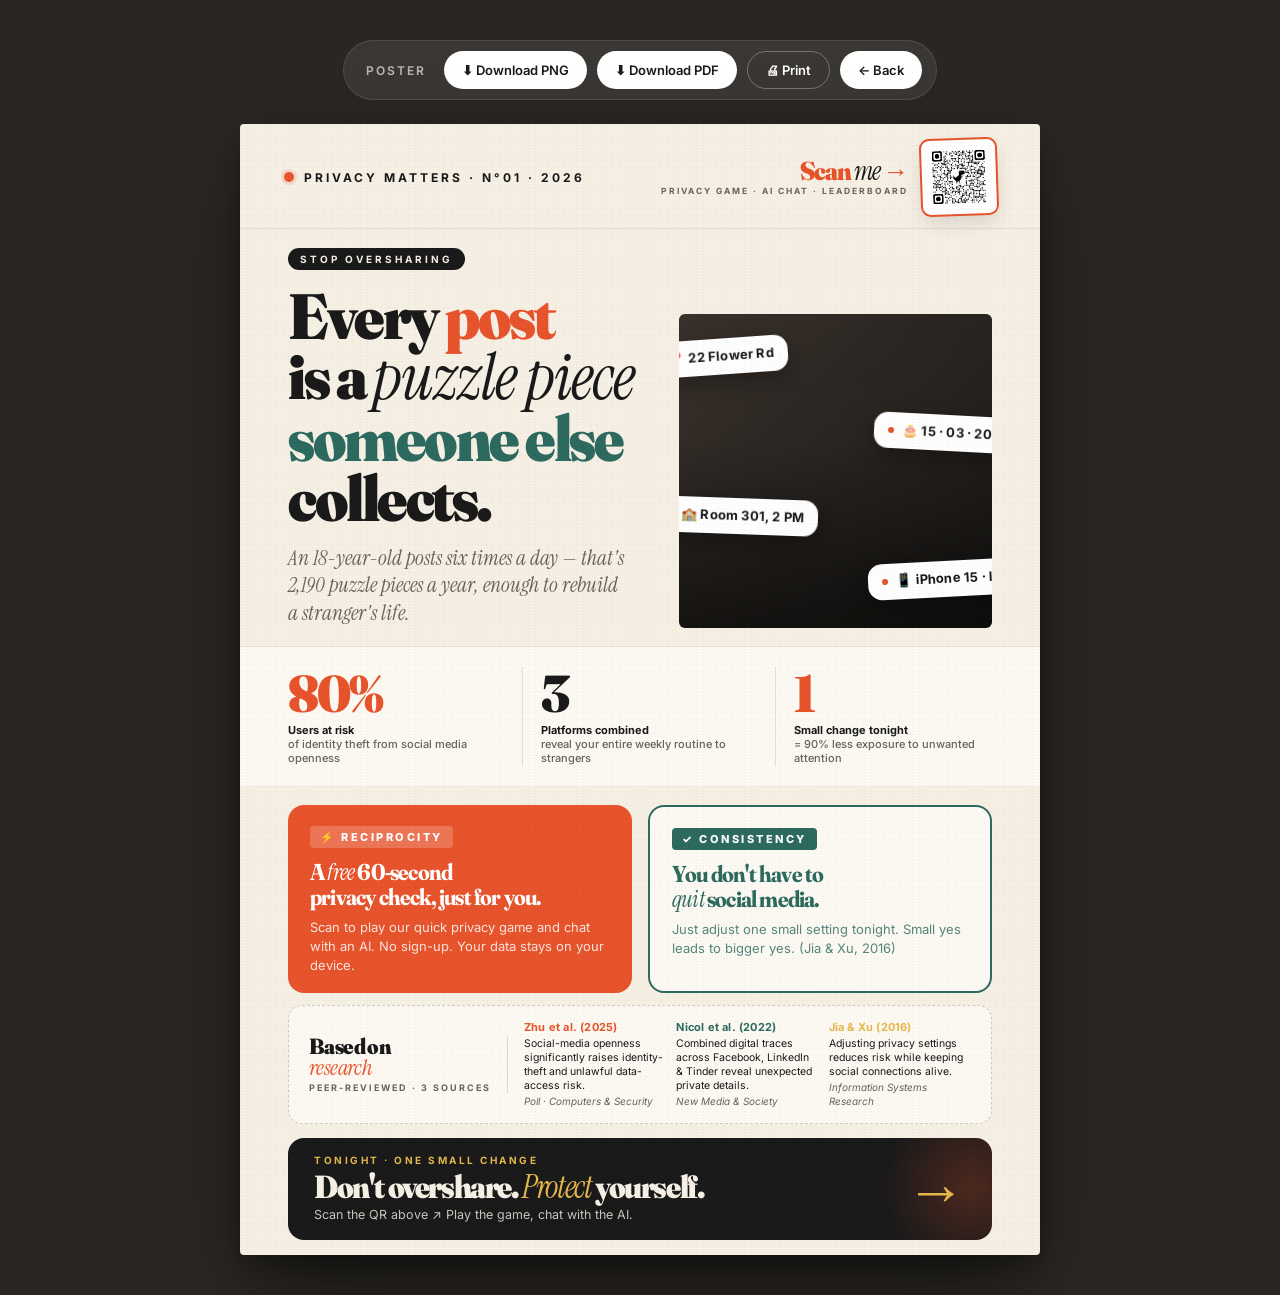
==== poster.html @ bc74923c "Poster: QR label now describes website content (Privacy game / AI chat / Leaderboard) Made-with: Cur" ====
<!DOCTYPE html>
<html lang="en">
<head>
<meta charset="UTF-8">
<meta name="viewport" content="width=device-width, initial-scale=1.0">
<title>Stop Oversharing — Poster · by Mikey</title>

<link rel="preconnect" href="https://fonts.googleapis.com">
<link rel="preconnect" href="https://fonts.gstatic.com" crossorigin>
<link href="https://fonts.googleapis.com/css2?family=Anton&family=Fraunces:ital,opsz,wght,SOFT@0,9..144,400..900,30..100;1,9..144,400..900,30..100&family=Instrument+Serif:ital@0;1&family=Inter:wght@400;500;600;700;800&display=swap" rel="stylesheet">

<script src="https://cdnjs.cloudflare.com/ajax/libs/html2canvas/1.4.1/html2canvas.min.js"></script>
<script src="https://cdnjs.cloudflare.com/ajax/libs/jspdf/2.5.1/jspdf.umd.min.js"></script>

<style>
  :root {
    --cream:   #f6f0e5;
    --paper:   #fdfaf3;
    --ink:     #1a1a1a;
    --muted:   #6b6357;
    --coral:   #e8542c;
    --coral-l: #ff7a4f;
    --teal:    #2d6a5f;
    --teal-l:  #3d8a7c;
    --gold:    #e6b84a;
  }

  * { margin: 0; padding: 0; box-sizing: border-box; }

  body {
    font-family: 'Inter', -apple-system, sans-serif;
    background: #2a2723;
    color: var(--ink);
    padding: 40px 20px;
    display: flex;
    flex-direction: column;
    align-items: center;
    gap: 24px;
    min-height: 100vh;
  }

  /* ==== Top toolbar ==== */
  .toolbar {
    display: flex;
    gap: 10px;
    background: rgba(255,255,255,.08);
    padding: 10px 14px;
    border-radius: 100px;
    backdrop-filter: blur(12px);
    border: 1px solid rgba(255,255,255,.1);
  }
  .toolbar button, .toolbar a {
    padding: 10px 18px;
    background: #fff;
    color: #1a1a1a;
    border: none;
    border-radius: 100px;
    font-family: inherit;
    font-weight: 600;
    font-size: 13px;
    cursor: pointer;
    text-decoration: none;
    transition: transform .15s ease;
    display: inline-flex;
    align-items: center;
    gap: 6px;
  }
  .toolbar button:hover, .toolbar a:hover { transform: translateY(-1px); }
  .toolbar button.alt {
    background: transparent;
    color: #fff;
    border: 1px solid rgba(255,255,255,.3);
  }
  .toolbar .tag {
    color: rgba(255,255,255,.65);
    font-size: 12px;
    letter-spacing: 2px;
    padding: 0 8px;
    align-self: center;
    font-weight: 600;
  }

  /* ==== POSTER (strict A3 ratio: 1 : √2 ≈ 1.4142) ==== */
  .poster {
    width: 800px;
    height: 1131px;          /* strict A3 */
    background: var(--cream);
    position: relative;
    overflow: hidden;
    display: flex;
    flex-direction: column;
    box-shadow:
      0 40px 80px -20px rgba(0,0,0,.6),
      0 10px 30px rgba(0,0,0,.3);
    border-radius: 4px;
  }
  .poster > * { flex-shrink: 0; }

  /* Paper texture (subtle grain) */
  .poster::before {
    content: '';
    position: absolute;
    inset: 0;
    background-image:
      radial-gradient(circle at 1px 1px, rgba(0,0,0,.015) 1px, transparent 0),
      radial-gradient(circle at 1px 1px, rgba(0,0,0,.02) 1px, transparent 0);
    background-size: 3px 3px, 7px 7px;
    pointer-events: none;
    z-index: 10;
  }

  /* ====== TOP HEADER BAR ====== */
  .header-bar {
    padding: 16px 44px 14px;
    display: flex;
    justify-content: space-between;
    align-items: center;
    border-bottom: 1px solid rgba(0,0,0,.08);
  }
  .brand {
    display: flex;
    align-items: center;
    gap: 10px;
  }
  .brand-dot {
    width: 10px; height: 10px; border-radius: 50%;
    background: var(--coral);
    box-shadow: 0 0 0 3px rgba(232, 84, 44, .15);
  }
  .brand-text {
    font-weight: 700;
    font-size: 12px;
    letter-spacing: 3px;
    color: var(--ink);
  }
  /* === Top-right QR scanner block === */
  .scan-stamp {
    display: flex;
    align-items: center;
    gap: 14px;
  }
  .scan-text {
    display: flex;
    flex-direction: column;
    align-items: flex-end;
    line-height: 1.1;
    gap: 3px;
  }
  .scan-arrow {
    font-family: 'Fraunces', serif;
    font-weight: 900;
    font-variation-settings: 'opsz' 144, 'SOFT' 20;
    font-size: 26px;
    line-height: 1;
    color: var(--coral);
    letter-spacing: -1px;
  }
  .scan-arrow em {
    font-family: 'Instrument Serif', serif;
    font-style: italic;
    font-weight: 400;
    color: var(--ink);
  }
  .scan-meta {
    font-size: 8.5px;
    letter-spacing: 2px;
    font-weight: 700;
    color: var(--muted);
    text-transform: uppercase;
  }
  .scan-qr {
    background: #fff;
    padding: 5px;
    border-radius: 8px;
    box-shadow:
      0 0 0 2px var(--coral),
      0 8px 20px rgba(0,0,0,.12);
    transform: rotate(-2deg);
    transition: transform .2s ease;
  }
  .scan-qr:hover { transform: rotate(0deg) scale(1.04); }
  .scan-qr img {
    display: block;
    width: 64px;
    height: 64px;
  }

  /* ====== HERO SECTION ====== */
  .hero {
    padding: 18px 48px 18px;
    display: grid;
    grid-template-columns: 1.15fr 1fr;
    gap: 30px;
    align-items: end;
    position: relative;
    flex: 1;
  }

  .eyebrow {
    display: inline-block;
    padding: 5px 12px;
    background: var(--ink);
    color: var(--cream);
    font-size: 10px;
    font-weight: 700;
    letter-spacing: 3px;
    border-radius: 100px;
    margin-bottom: 16px;
  }
  .hero h1 {
    font-family: 'Fraunces', 'Playfair Display', serif;
    font-weight: 900;
    font-variation-settings: 'opsz' 144, 'SOFT' 30;
    font-size: 64px;
    line-height: .94;
    letter-spacing: -2.5px;
    color: var(--ink);
    margin-bottom: 16px;
  }
  .hero h1 em {
    font-style: italic;
    font-family: 'Instrument Serif', serif;
    font-weight: 400;
    letter-spacing: -1px;
  }
  .hero h1 .coral { color: var(--coral); }
  .hero h1 .teal  { color: var(--teal); }
  .hero h1 .outline {
    color: transparent;
    -webkit-text-stroke: 1.5px var(--ink);
  }
  .hero .lede {
    font-family: 'Instrument Serif', serif;
    font-style: italic;
    font-size: 21px;
    line-height: 1.32;
    color: var(--muted);
    max-width: 340px;
  }

  /* Photo block */
  .photo {
    width: 100%;
    aspect-ratio: 1 / 1;
    background:
      linear-gradient(180deg, rgba(0,0,0,0) 40%, rgba(0,0,0,.45) 100%),
      linear-gradient(135deg, #3a3530 0%, #1a1816 100%);
    border-radius: 6px;
    position: relative;
    overflow: hidden;
  }
  .photo img {
    width: 100%;
    height: 100%;
    object-fit: cover;
    display: block;
    mix-blend-mode: normal;
  }
  /* Tint overlay to unify with palette */
  .photo::after {
    content: '';
    position: absolute;
    inset: 0;
    background: linear-gradient(160deg, rgba(232, 84, 44, .12) 0%, rgba(45, 106, 95, .08) 100%);
    mix-blend-mode: multiply;
  }

  /* Floating data leak badges on the photo */
  .badge {
    position: absolute;
    background: #fff;
    padding: 10px 14px;
    border-radius: 14px;
    font-size: 13px;
    font-weight: 700;
    display: flex;
    align-items: center;
    gap: 8px;
    box-shadow: 0 8px 24px rgba(0,0,0,.3);
    z-index: 5;
    letter-spacing: .2px;
    line-height: 1.2;
  }
  .badge .dot {
    width: 6px; height: 6px; border-radius: 50%;
    background: var(--coral);
  }
  .badge-1 { top: 8%; left: -12%; transform: rotate(-4deg); }
  .badge-2 { top: 32%; right: -10%; transform: rotate(3deg); }
  .badge-3 { bottom: 30%; left: -8%; transform: rotate(2deg); }
  .badge-4 { bottom: 10%; right: -8%; transform: rotate(-3deg); }

  /* ====== BIG STAT STRIP ====== */
  .strip {
    padding: 20px 48px;
    border-top: 1px solid rgba(0,0,0,.08);
    border-bottom: 1px solid rgba(0,0,0,.08);
    display: flex;
    justify-content: space-between;
    align-items: baseline;
    background: var(--paper);
    position: relative;
  }
  .strip-item { flex: 1; padding-right: 18px; }
  .strip-item:last-child { padding-right: 0; }
  .strip-num {
    font-family: 'Fraunces', serif;
    font-weight: 900;
    font-variation-settings: 'opsz' 144, 'SOFT' 20;
    font-size: 52px;
    line-height: 1;
    color: var(--coral);
    margin-bottom: 4px;
    letter-spacing: -2px;
  }
  .strip-item:nth-child(2) .strip-num { color: var(--teal); }
  .strip-item:nth-child(3) .strip-num { color: var(--ink); }
  .strip-lbl {
    font-size: 11px;
    color: var(--muted);
    line-height: 1.3;
    font-weight: 500;
  }
  .strip-lbl b { color: var(--ink); font-weight: 700; }
  .strip .divider {
    width: 1px;
    background: rgba(0,0,0,.1);
    align-self: stretch;
    margin: 0 18px;
  }

  /* ====== STRATEGY CARDS ====== */
  .cards {
    padding: 18px 48px 12px;
    display: grid;
    grid-template-columns: 1fr 1fr;
    gap: 16px;
  }
  .card {
    padding: 20px 22px 18px;
    border-radius: 16px;
    position: relative;
    overflow: hidden;
  }
  .card .tag {
    display: inline-block;
    font-family: 'Inter', sans-serif;
    font-weight: 800;
    font-size: 11px;
    letter-spacing: 2.5px;
    padding: 4px 10px;
    border-radius: 4px;
    margin-bottom: 12px;
    text-transform: uppercase;
  }
  .card h3 {
    font-family: 'Fraunces', serif;
    font-weight: 700;
    font-variation-settings: 'opsz' 144, 'SOFT' 40;
    font-size: 23px;
    line-height: 1.1;
    margin-bottom: 8px;
    letter-spacing: -0.8px;
  }
  .card h3 em {
    font-style: italic;
    font-family: 'Instrument Serif', serif;
    font-weight: 400;
  }
  .card p {
    font-size: 13px;
    line-height: 1.45;
    opacity: .85;
  }
  .card-coral {
    background: var(--coral);
    color: #fff;
  }
  .card-coral .tag { background: rgba(255,255,255,.2); color: #fff; }
  .card-teal {
    background: var(--paper);
    border: 2px solid var(--teal);
    color: var(--teal);
  }
  .card-teal .tag { background: var(--teal); color: #fff; }
  .card-teal h3 { color: var(--teal); }
  .card-teal p { color: var(--teal); opacity: .8; }

  /* ====== SOURCES / RESEARCH BAND ====== */
  .sources {
    margin: 0 48px 14px;
    padding: 14px 20px;
    background: var(--paper);
    border: 1px dashed rgba(0,0,0,.18);
    border-radius: 14px;
    display: grid;
    grid-template-columns: auto 1fr;
    gap: 16px;
    align-items: center;
  }
  .sources-kicker {
    display: flex;
    flex-direction: column;
    gap: 3px;
    padding-right: 16px;
    border-right: 1px solid rgba(0,0,0,.12);
  }
  .sources-kicker .sk-top {
    font-family: 'Fraunces', serif;
    font-weight: 900;
    font-variation-settings: 'opsz' 144, 'SOFT' 30;
    font-size: 22px;
    line-height: .95;
    letter-spacing: -0.6px;
    color: var(--ink);
  }
  .sources-kicker .sk-top em {
    font-style: italic;
    font-family: 'Instrument Serif', serif;
    font-weight: 400;
    color: var(--coral);
  }
  .sources-kicker .sk-bot {
    font-size: 9px;
    letter-spacing: 2px;
    font-weight: 700;
    color: var(--muted);
    text-transform: uppercase;
  }
  .sources-list {
    display: grid;
    grid-template-columns: repeat(3, 1fr);
    gap: 10px;
  }
  .src-item {
    font-size: 10.5px;
    line-height: 1.35;
    color: var(--ink);
  }
  .src-item b {
    display: block;
    color: var(--coral);
    font-size: 11px;
    margin-bottom: 2px;
    letter-spacing: .2px;
  }
  .src-item:nth-child(2) b { color: var(--teal); }
  .src-item:nth-child(3) b { color: var(--gold); }
  .src-item i {
    display: block;
    font-style: italic;
    color: var(--muted);
    font-size: 10px;
    margin-top: 2px;
  }

  /* ====== CTA BAR (QR is now in header) ====== */
  .cta-bar {
    margin: 0 48px;
    background: var(--ink);
    color: var(--cream);
    border-radius: 16px;
    padding: 16px 26px;
    display: grid;
    grid-template-columns: 1fr auto;
    gap: 22px;
    align-items: center;
    position: relative;
    overflow: hidden;
  }
  .cta-bar::before {
    content: '';
    position: absolute;
    top: -40%; right: -10%;
    width: 180px; height: 180px;
    background: radial-gradient(circle, var(--coral) 0%, transparent 70%);
    opacity: .25;
  }
  .cta-text { position: relative; z-index: 2; }
  .cta-text .kicker {
    font-family: 'Inter', sans-serif;
    font-weight: 700;
    font-size: 10px;
    letter-spacing: 2.5px;
    color: var(--gold);
    margin-bottom: 5px;
    text-transform: uppercase;
  }
  .cta-text h2 {
    font-family: 'Fraunces', serif;
    font-weight: 900;
    font-variation-settings: 'opsz' 144, 'SOFT' 30;
    font-size: 32px;
    line-height: 1;
    letter-spacing: -1.4px;
    margin-bottom: 4px;
  }
  .cta-text h2 em {
    font-style: italic;
    font-family: 'Instrument Serif', serif;
    font-weight: 400;
    color: var(--gold);
  }
  .cta-text p {
    font-size: 12.5px;
    opacity: .8;
    line-height: 1.35;
  }
  .arrow-big {
    font-family: 'Fraunces', serif;
    font-weight: 900;
    font-size: 60px;
    color: var(--gold);
    line-height: 1;
    position: relative;
    z-index: 2;
    animation: nudge 1.8s ease-in-out infinite;
  }
  @keyframes nudge {
    0%, 100% { transform: translateX(0); }
    50% { transform: translateX(-6px); }
  }

  /* ====== FOOTER ====== */
  .footer {
    padding: 14px 48px 16px;
    display: flex;
    justify-content: space-between;
    align-items: baseline;
    font-size: 10px;
    color: var(--muted);
    letter-spacing: 1.5px;
    font-weight: 600;
  }
  .footer .author {
    font-family: 'Instrument Serif', serif;
    font-style: italic;
    font-size: 15px;
    color: var(--ink);
    letter-spacing: 0;
    font-weight: 400;
  }
  .footer .author b { font-style: normal; font-weight: 400; }
  .refs { font-size: 9px; opacity: .7; }

  /* ====== Responsive scale-down for small screens ====== */
  @media (max-width: 900px) {
    body { padding: 20px 10px; }
    .poster {
      width: 100%;
      height: auto;
      aspect-ratio: 1 / 1.4142;   /* strict A3 */
    }
    .hero h1 { font-size: 8.2vw; }
    .hero .lede { font-size: 2.5vw; }
    .strip-num { font-size: 6.5vw; }
    .cta-text h2 { font-size: 4vw; }
  }
</style>
</head>
<body>

<!-- === Toolbar === -->
<div class="toolbar">
  <span class="tag">POSTER</span>
  <button onclick="downloadPNG()">⬇ Download PNG</button>
  <button onclick="downloadPDF()">⬇ Download PDF</button>
  <button class="alt" onclick="window.print()">🖨 Print</button>
  <a class="alt" href="index.html">← Back</a>
</div>

<!-- === POSTER === -->
<div class="poster" id="poster">

  <!-- Header bar -->
  <div class="header-bar">
    <div class="brand">
      <div class="brand-dot"></div>
      <span class="brand-text">PRIVACY MATTERS · N°01 · 2026</span>
    </div>
    <div class="scan-stamp">
      <div class="scan-text">
        <span class="scan-arrow">Scan <em>me</em> →</span>
        <span class="scan-meta">Privacy game · AI chat · Leaderboard</span>
      </div>
      <div class="scan-qr">
        <img src="qrcode.png" alt="QR code — scan to open the privacy website">
      </div>
    </div>
  </div>

  <!-- HERO -->
  <div class="hero">
    <div class="hero-text">
      <span class="eyebrow">STOP OVERSHARING</span>
      <h1>
        Every <span class="coral">post</span><br>
        is a <em>puzzle piece</em><br>
        <span class="teal">someone else</span><br>
        collects.
      </h1>
      <p class="lede">An 18-year-old posts six times a day — that's 2,190 puzzle pieces a year, enough to rebuild a stranger's life.</p>
    </div>

    <div class="photo-wrap">
      <div class="photo">
        <!-- Unsplash photo of young person looking thoughtful at phone -->
        <img
          src="https://images.unsplash.com/photo-1522075469751-3a6694fb2f61?auto=format&fit=crop&w=900&q=85"
          alt="Young person holding a phone"
          crossorigin="anonymous"
          loading="lazy"
          onerror="this.style.display='none'"
        >
        <!-- Floating data leak badges -->
        <div class="badge badge-1"><span class="dot"></span>📍 22 Flower Rd</div>
        <div class="badge badge-2"><span class="dot"></span>🎂 15 · 03 · 2008</div>
        <div class="badge badge-3"><span class="dot"></span>🏫 Room 301, 2 PM</div>
        <div class="badge badge-4"><span class="dot"></span>📱 iPhone 15 · IG</div>
      </div>
    </div>
  </div>

  <!-- STAT STRIP -->
  <div class="strip">
    <div class="strip-item">
      <div class="strip-num">80%</div>
      <div class="strip-lbl"><b>Users at risk</b><br>of identity theft from social media openness</div>
    </div>
    <div class="divider"></div>
    <div class="strip-item">
      <div class="strip-num">3</div>
      <div class="strip-lbl"><b>Platforms combined</b><br>reveal your entire weekly routine to strangers</div>
    </div>
    <div class="divider"></div>
    <div class="strip-item">
      <div class="strip-num">1</div>
      <div class="strip-lbl"><b>Small change tonight</b><br>= 90% less exposure to unwanted attention</div>
    </div>
  </div>

  <!-- CARDS -->
  <div class="cards">
    <div class="card card-coral">
      <span class="tag">⚡ Reciprocity</span>
      <h3>A <em>free</em> 60-second<br>privacy check, just for you.</h3>
      <p>Scan to play our quick privacy game and chat with an AI. No sign-up. Your data stays on your device.</p>
    </div>
    <div class="card card-teal">
      <span class="tag">✓ Consistency</span>
      <h3>You don't have to<br><em>quit</em> social media.</h3>
      <p>Just adjust one small setting tonight. Small yes leads to bigger yes. (Jia &amp; Xu, 2016)</p>
    </div>
  </div>

  <!-- SOURCES / RESEARCH -->
  <div class="sources">
    <div class="sources-kicker">
      <span class="sk-top">Based on<br><em>research</em></span>
      <span class="sk-bot">Peer-reviewed · 3 sources</span>
    </div>
    <div class="sources-list">
      <div class="src-item">
        <b>Zhu et al. (2025)</b>
        Social-media openness significantly raises identity-theft and unlawful data-access risk.
        <i>Poll · Computers &amp; Security</i>
      </div>
      <div class="src-item">
        <b>Nicol et al. (2022)</b>
        Combined digital traces across Facebook, LinkedIn &amp; Tinder reveal unexpected private details.
        <i>New Media &amp; Society</i>
      </div>
      <div class="src-item">
        <b>Jia &amp; Xu (2016)</b>
        Adjusting privacy settings reduces risk while keeping social connections alive.
        <i>Information Systems Research</i>
      </div>
    </div>
  </div>

  <!-- CTA -->
  <div class="cta-bar">
    <div class="cta-text">
      <div class="kicker">Tonight · One Small Change</div>
      <h2>Don't overshare. <em>Protect</em> yourself.</h2>
      <p>Scan the QR above ↗ Play the game, chat with the AI.</p>
    </div>
    <div class="arrow-big">→</div>
  </div>

  <!-- Footer -->
  <div class="footer">
    <span class="refs">Zhu et al. (2025) · Jia &amp; Xu (2016) · Nicol et al. (2022)</span>
    <span class="author">by <b>Mikey</b> · EELC2010</span>
    <span class="refs">The Explainer Project · 2026</span>
  </div>

</div>

<script>
  /* === Download helpers (PNG / PDF) === */
  async function renderCanvas() {
    const node = document.getElementById('poster');
    return await html2canvas(node, {
      useCORS: true,
      allowTaint: true,
      backgroundColor: null,
      scale: 2,                // 2× for print sharpness
      imageTimeout: 15000,
      logging: false
    });
  }

  async function downloadPNG() {
    const btn = event.target; const orig = btn.textContent;
    btn.textContent = 'Rendering...'; btn.disabled = true;
    try {
      const canvas = await renderCanvas();
      const link = document.createElement('a');
      link.download = 'stop-oversharing-poster-by-Mikey.png';
      link.href = canvas.toDataURL('image/png');
      link.click();
    } catch (e) {
      alert('Download failed: ' + e.message);
    } finally {
      btn.textContent = orig; btn.disabled = false;
    }
  }

  async function downloadPDF() {
    const btn = event.target; const orig = btn.textContent;
    btn.textContent = 'Rendering...'; btn.disabled = true;
    try {
      const canvas = await renderCanvas();
      const imgData = canvas.toDataURL('image/jpeg', 0.95);
      const { jsPDF } = window.jspdf;
      // Standard A3 portrait: 297 x 420 mm
      const pdf = new jsPDF({ orientation: 'portrait', unit: 'mm', format: 'a3' });
      pdf.addImage(imgData, 'JPEG', 0, 0, 297, 420);
      pdf.save('stop-oversharing-poster-by-Mikey.pdf');
    } catch (e) {
      alert('Download failed: ' + e.message);
    } finally {
      btn.textContent = orig; btn.disabled = false;
    }
  }
</script>
</body>
</html>
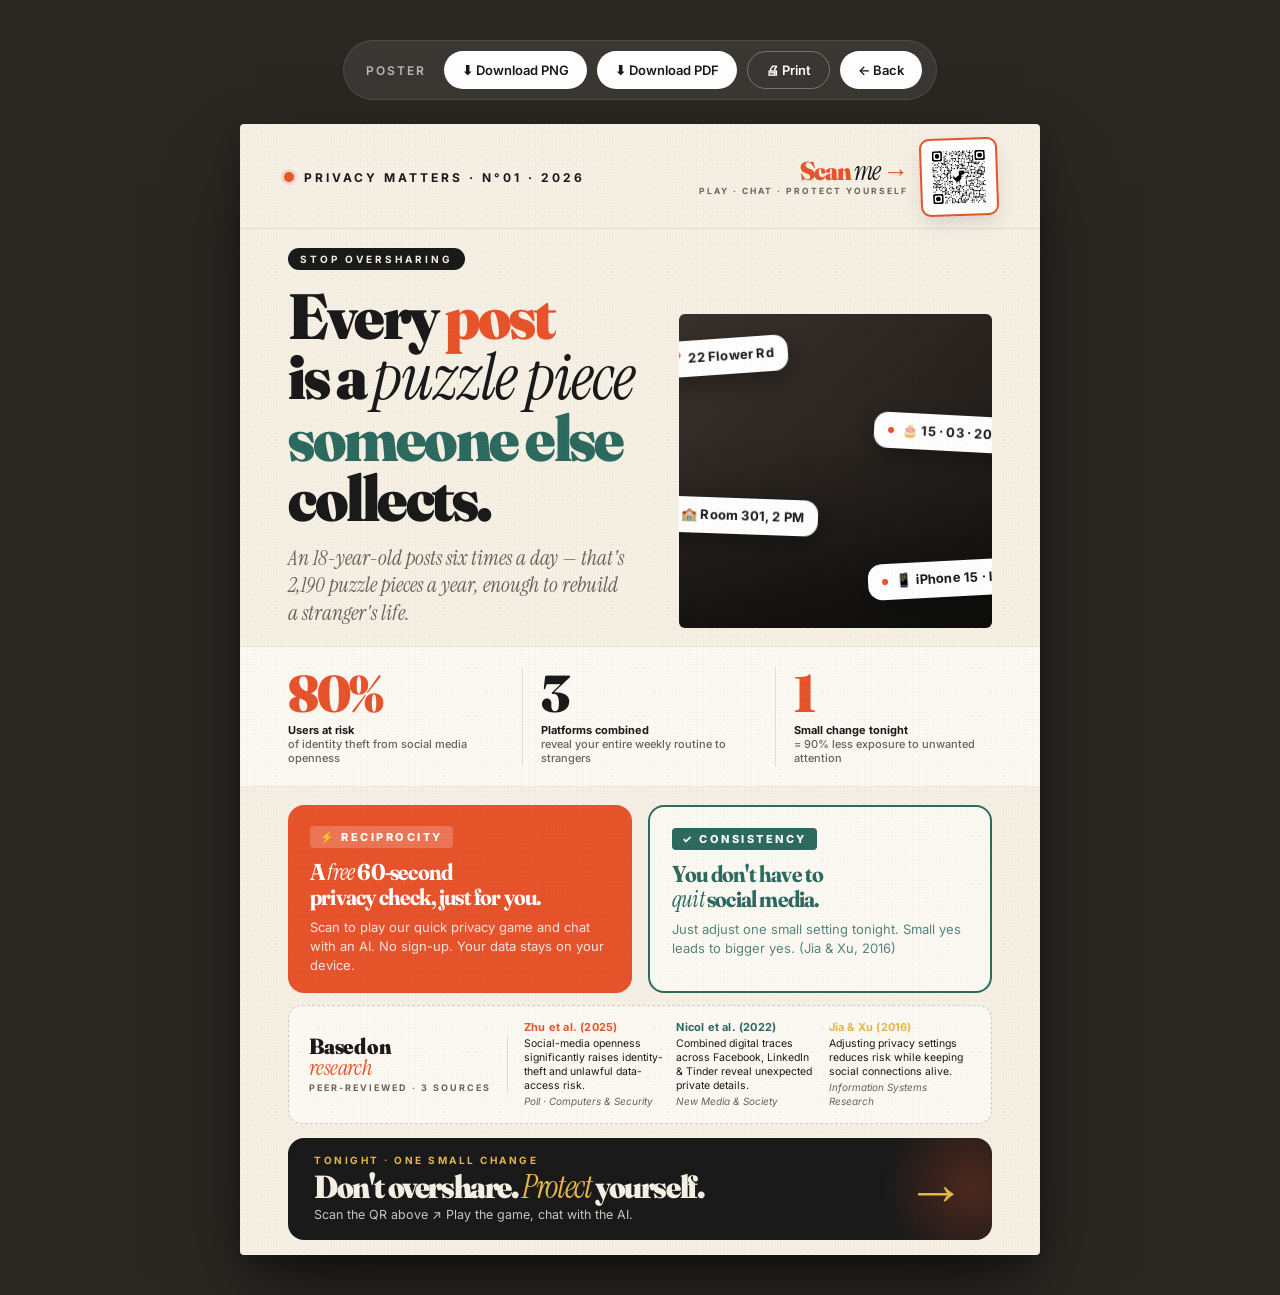
==== commit b17a7a26: "Poster: QR subtitle to 'Play · Chat · Protect yourself' (snappier, imperative) Made-with: Cursor" ====
--- a/poster.html
+++ b/poster.html
@@ -581,7 +581,7 @@
     <div class="scan-stamp">
       <div class="scan-text">
         <span class="scan-arrow">Scan <em>me</em> →</span>
-        <span class="scan-meta">Privacy game · AI chat · Leaderboard</span>
+        <span class="scan-meta">Play · Chat · Protect yourself</span>
       </div>
       <div class="scan-qr">
         <img src="qrcode.png" alt="QR code — scan to open the privacy website">
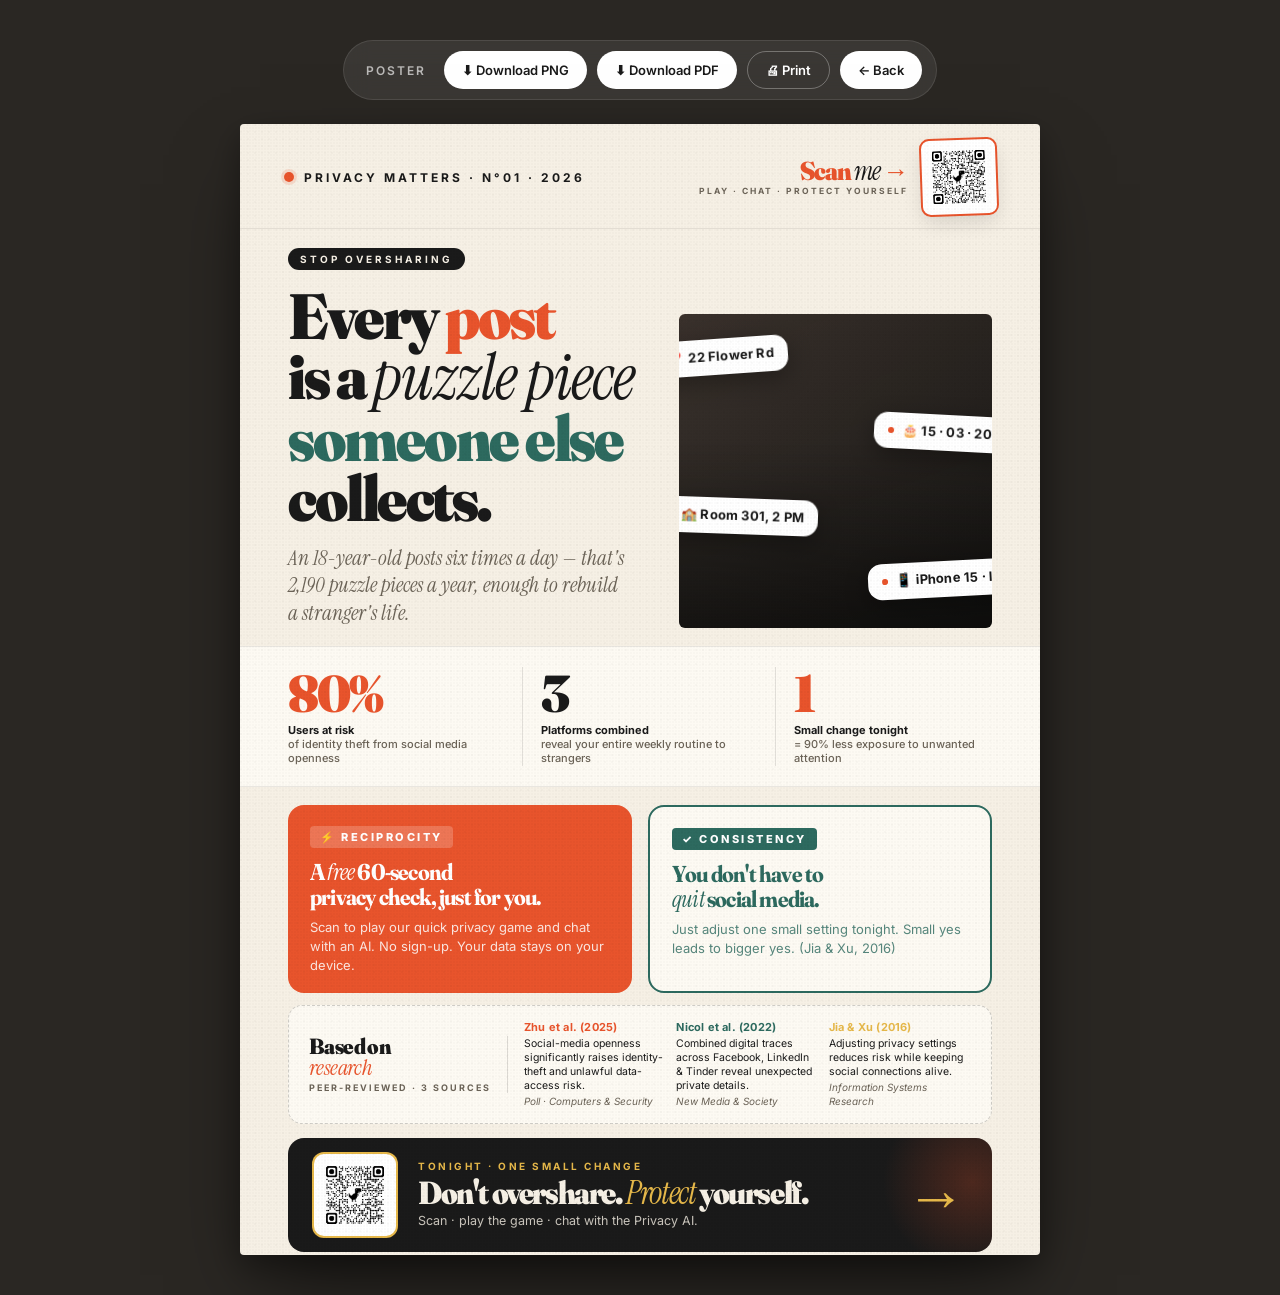
==== commit 423a6647: "Poster: add second QR in bottom CTA bar (gold accent, straight) — top QR is coral rotated stamp; two" ====
--- a/poster.html
+++ b/poster.html
@@ -454,7 +454,7 @@
     margin-top: 2px;
   }
 
-  /* ====== CTA BAR (QR is now in header) ====== */
+  /* ====== CTA BAR (second QR + big text) ====== */
   .cta-bar {
     margin: 0 48px;
     background: var(--ink);
@@ -462,11 +462,25 @@
     border-radius: 16px;
     padding: 16px 26px;
     display: grid;
-    grid-template-columns: 1fr auto;
+    grid-template-columns: auto 1fr auto;
     gap: 22px;
     align-items: center;
     position: relative;
     overflow: hidden;
+  }
+  .cta-qr {
+    background: #fff;
+    padding: 6px;
+    border-radius: 10px;
+    flex-shrink: 0;
+    position: relative;
+    z-index: 2;
+    box-shadow: 0 0 0 2px var(--gold);
+  }
+  .cta-qr img {
+    display: block;
+    width: 70px;
+    height: 70px;
   }
   .cta-bar::before {
     content: '';
@@ -680,10 +694,13 @@
 
   <!-- CTA -->
   <div class="cta-bar">
+    <div class="cta-qr">
+      <img src="qrcode.png" alt="QR code — scan to open the privacy website">
+    </div>
     <div class="cta-text">
       <div class="kicker">Tonight · One Small Change</div>
       <h2>Don't overshare. <em>Protect</em> yourself.</h2>
-      <p>Scan the QR above ↗ Play the game, chat with the AI.</p>
+      <p>Scan · play the game · chat with the Privacy AI.</p>
     </div>
     <div class="arrow-big">→</div>
   </div>
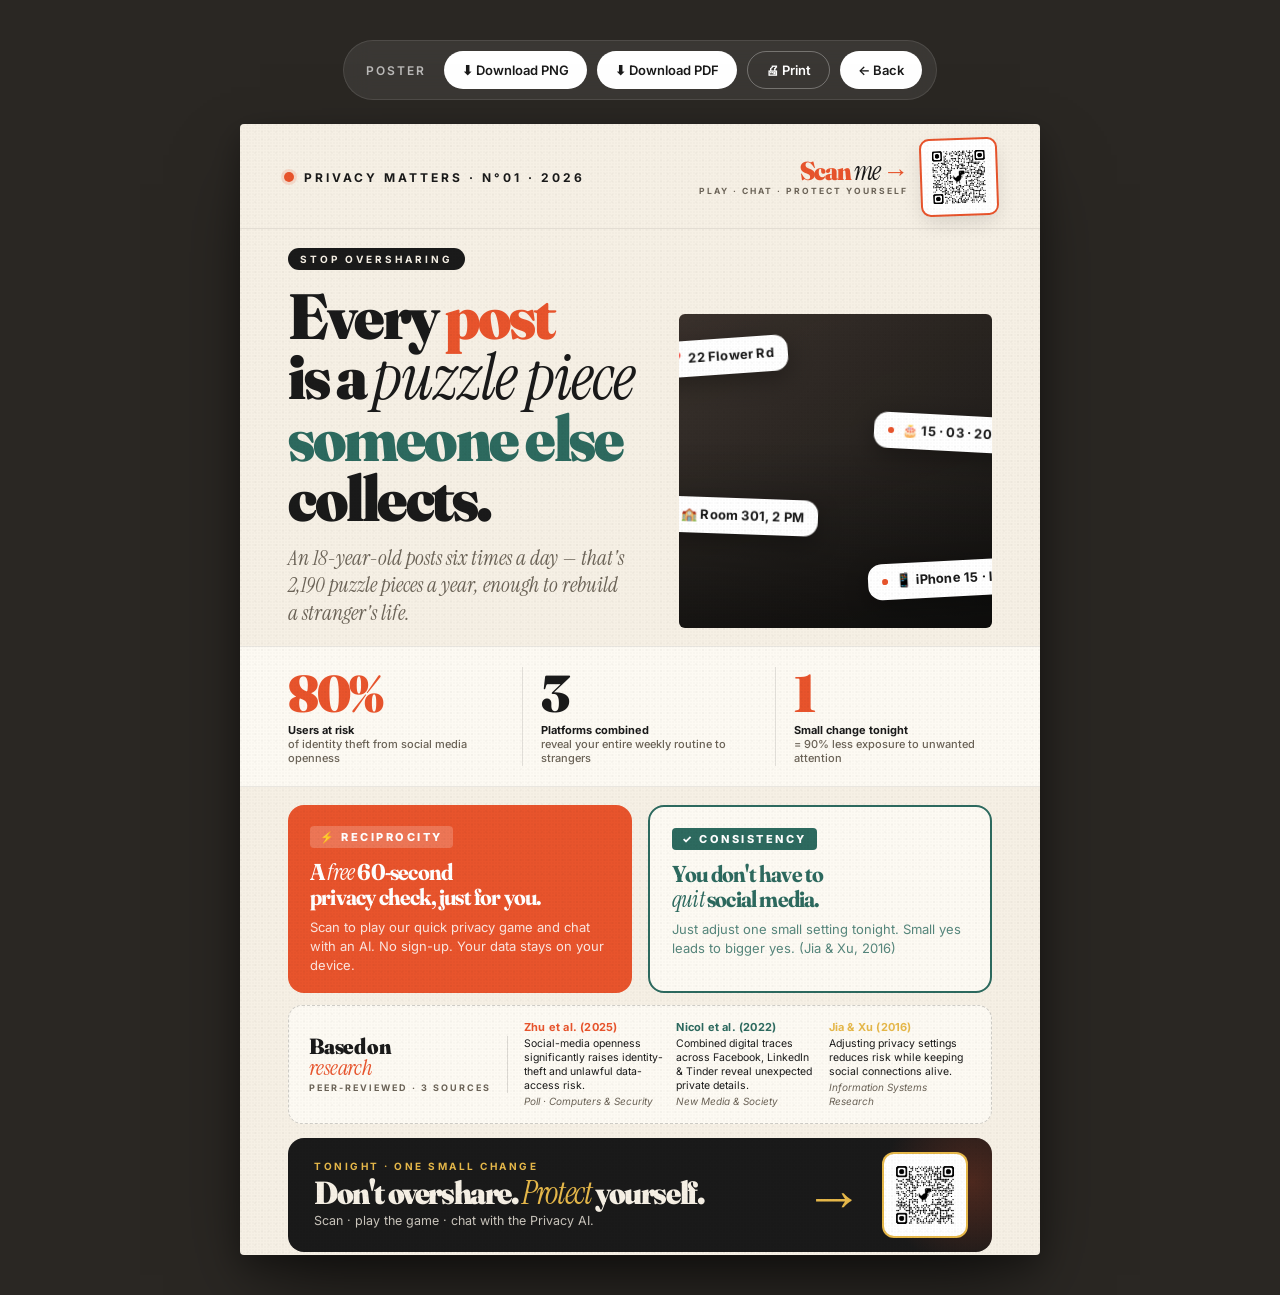
==== commit 3cce098d: "Poster: reorder CTA to text → arrow → QR (arrow now points at QR, clearer scan cue) Made-with: Curso" ====
--- a/poster.html
+++ b/poster.html
@@ -454,7 +454,7 @@
     margin-top: 2px;
   }
 
-  /* ====== CTA BAR (second QR + big text) ====== */
+  /* ====== CTA BAR (text → arrow → QR) ====== */
   .cta-bar {
     margin: 0 48px;
     background: var(--ink);
@@ -462,8 +462,8 @@
     border-radius: 16px;
     padding: 16px 26px;
     display: grid;
-    grid-template-columns: auto 1fr auto;
-    gap: 22px;
+    grid-template-columns: 1fr auto auto;
+    gap: 20px;
     align-items: center;
     position: relative;
     overflow: hidden;
@@ -694,15 +694,15 @@
 
   <!-- CTA -->
   <div class="cta-bar">
-    <div class="cta-qr">
-      <img src="qrcode.png" alt="QR code — scan to open the privacy website">
-    </div>
     <div class="cta-text">
       <div class="kicker">Tonight · One Small Change</div>
       <h2>Don't overshare. <em>Protect</em> yourself.</h2>
       <p>Scan · play the game · chat with the Privacy AI.</p>
     </div>
     <div class="arrow-big">→</div>
+    <div class="cta-qr">
+      <img src="qrcode.png" alt="QR code — scan to open the privacy website">
+    </div>
   </div>
 
   <!-- Footer -->
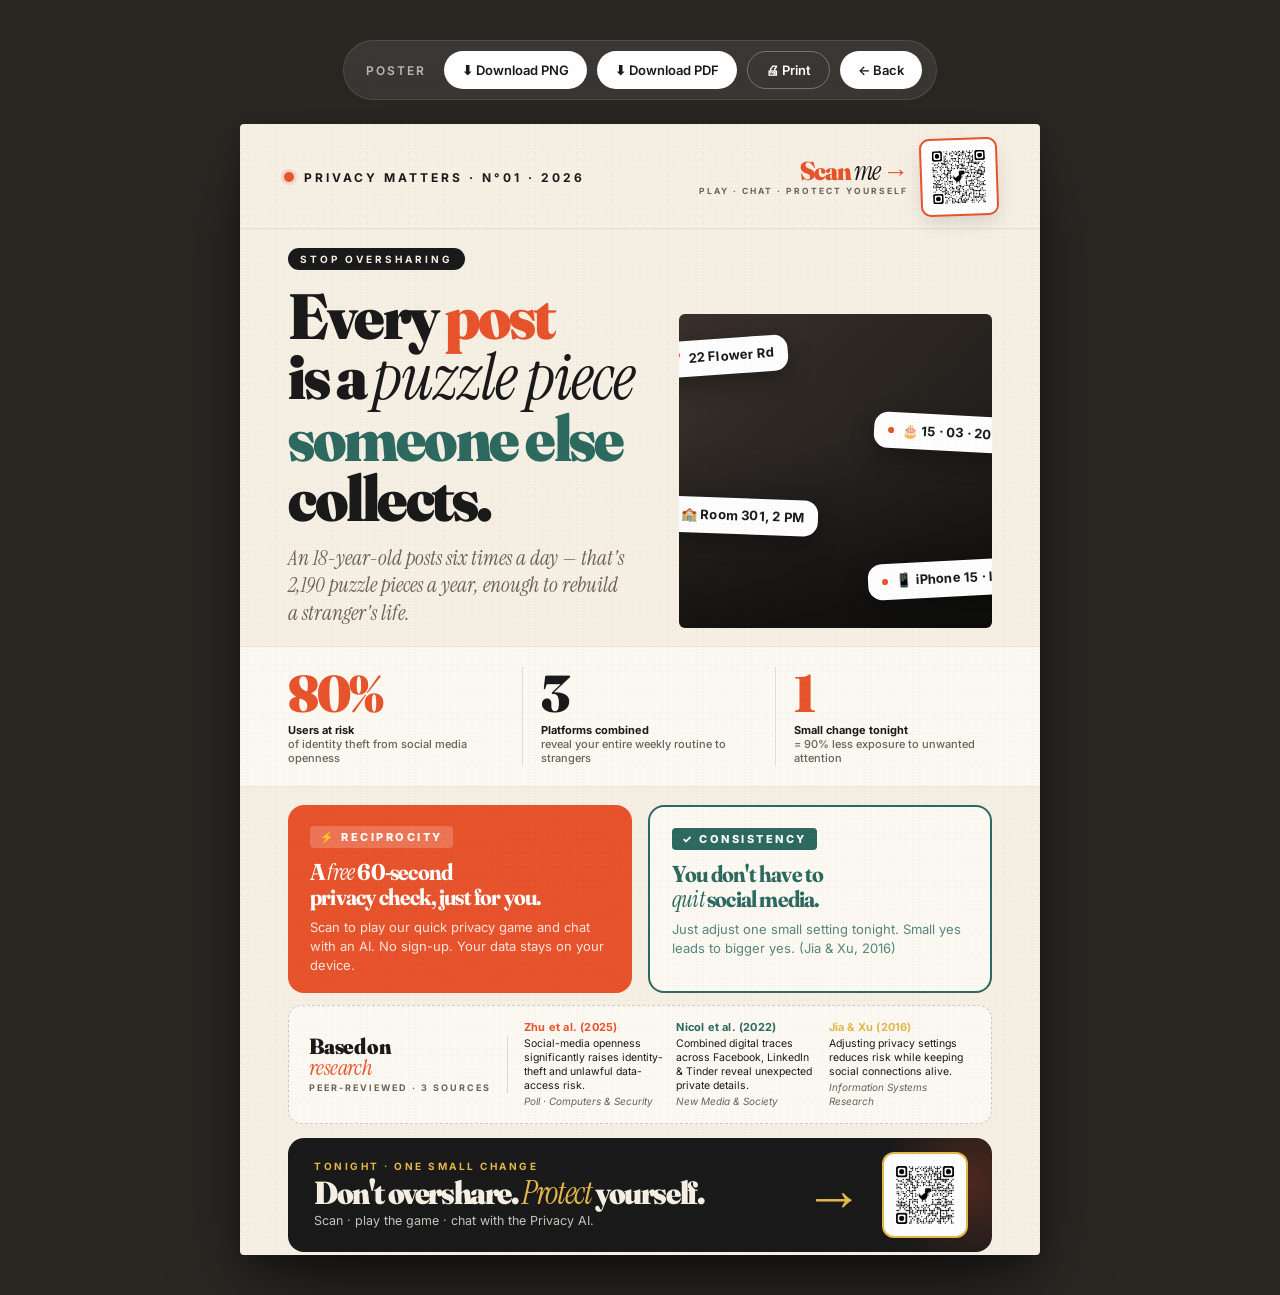
==== commit d875e11b: "Mobile support: poster uses scale-transform wrapper (preserves design at 800x1131, fits any viewport" ====
--- a/poster.html
+++ b/poster.html
@@ -80,19 +80,31 @@
     font-weight: 600;
   }
 
-  /* ==== POSTER (strict A3 ratio: 1 : √2 ≈ 1.4142) ==== */
-  .poster {
-    width: 800px;
-    height: 1131px;          /* strict A3 */
-    background: var(--cream);
+  /* ==== POSTER WRAPPER (handles responsive scaling) ==== */
+  .poster-frame {
+    width: min(800px, calc(100vw - 24px));
+    aspect-ratio: 800 / 1131;
     position: relative;
     overflow: hidden;
-    display: flex;
-    flex-direction: column;
+    border-radius: 4px;
     box-shadow:
       0 40px 80px -20px rgba(0,0,0,.6),
       0 10px 30px rgba(0,0,0,.3);
-    border-radius: 4px;
+  }
+
+  /* ==== POSTER (strict A3 design @ 800×1131, scaled via JS on smaller screens) ==== */
+  .poster {
+    position: absolute;
+    top: 0;
+    left: 0;
+    width: 800px;
+    height: 1131px;
+    background: var(--cream);
+    overflow: hidden;
+    display: flex;
+    flex-direction: column;
+    transform-origin: top left;
+    /* transform: scale(…) is set by JS to fit .poster-frame */
   }
   .poster > * { flex-shrink: 0; }
 
@@ -557,18 +569,20 @@
   .footer .author b { font-style: normal; font-weight: 400; }
   .refs { font-size: 9px; opacity: .7; }
 
-  /* ====== Responsive scale-down for small screens ====== */
+  /* ====== Mobile: keep poster design intact, just tweak chrome ====== */
   @media (max-width: 900px) {
-    body { padding: 20px 10px; }
-    .poster {
-      width: 100%;
-      height: auto;
-      aspect-ratio: 1 / 1.4142;   /* strict A3 */
+    body { padding: 16px 8px; gap: 16px; }
+    .toolbar {
+      flex-wrap: wrap;
+      justify-content: center;
+      padding: 8px 10px;
+      gap: 6px;
     }
-    .hero h1 { font-size: 8.2vw; }
-    .hero .lede { font-size: 2.5vw; }
-    .strip-num { font-size: 6.5vw; }
-    .cta-text h2 { font-size: 4vw; }
+    .toolbar button, .toolbar a {
+      padding: 9px 14px;
+      font-size: 12px;
+    }
+    .toolbar .tag { font-size: 10px; letter-spacing: 1.5px; }
   }
 </style>
 </head>
@@ -583,7 +597,8 @@
   <a class="alt" href="index.html">← Back</a>
 </div>
 
-<!-- === POSTER === -->
+<!-- === POSTER (scaled to fit viewport on mobile, fixed at 800×1131 internally) === -->
+<div class="poster-frame" id="posterFrame">
 <div class="poster" id="poster">
 
   <!-- Header bar -->
@@ -713,19 +728,46 @@
   </div>
 
 </div>
+</div>
+<!-- /.poster-frame -->
 
 <script>
-  /* === Download helpers (PNG / PDF) === */
+  /* === Responsive scaling: keep poster at native 800×1131, scale to fit frame === */
+  function scalePoster() {
+    const frame  = document.getElementById('posterFrame');
+    const poster = document.getElementById('poster');
+    if (!frame || !poster) return;
+    const scale = frame.offsetWidth / 800;
+    poster.style.transform = `scale(${scale})`;
+  }
+  window.addEventListener('resize', scalePoster);
+  window.addEventListener('orientationchange', scalePoster);
+  window.addEventListener('load', scalePoster);
+  document.addEventListener('DOMContentLoaded', scalePoster);
+
+  /* === Download helpers (PNG / PDF) — render at 1:1 regardless of current scale === */
   async function renderCanvas() {
     const node = document.getElementById('poster');
-    return await html2canvas(node, {
-      useCORS: true,
-      allowTaint: true,
-      backgroundColor: null,
-      scale: 2,                // 2× for print sharpness
-      imageTimeout: 15000,
-      logging: false
-    });
+    const originalTransform = node.style.transform;
+    node.style.transform = 'none';   // un-scale before capture
+    try {
+      // give browser one frame to lay out
+      await new Promise(r => requestAnimationFrame(() => requestAnimationFrame(r)));
+      return await html2canvas(node, {
+        useCORS: true,
+        allowTaint: true,
+        backgroundColor: null,
+        scale: 2,                    // 2× for print sharpness
+        imageTimeout: 15000,
+        logging: false,
+        width: 800,
+        height: 1131,
+        windowWidth: 800,
+        windowHeight: 1131
+      });
+    } finally {
+      node.style.transform = originalTransform;   // restore preview scale
+    }
   }
 
   async function downloadPNG() {
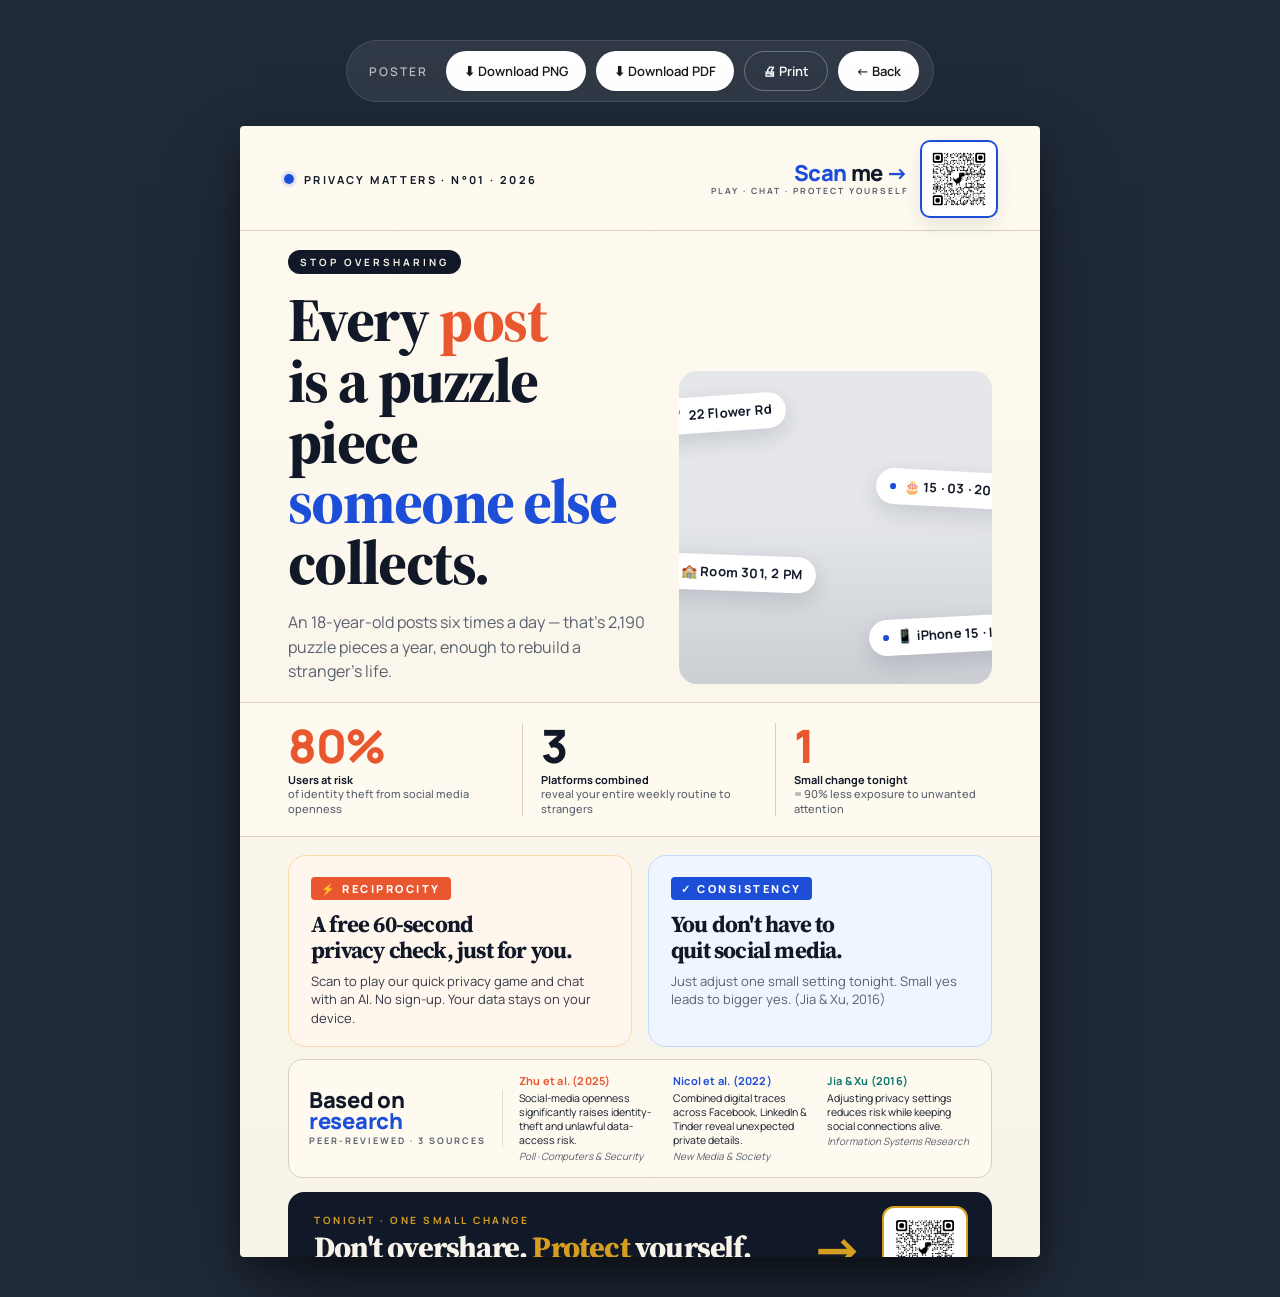
==== commit a35154b1: "Poster: clean up typography and color system for sharper print/readability Co-authored-by: Cursor <c" ====
--- a/poster.html
+++ b/poster.html
@@ -7,29 +7,29 @@
 
 <link rel="preconnect" href="https://fonts.googleapis.com">
 <link rel="preconnect" href="https://fonts.gstatic.com" crossorigin>
-<link href="https://fonts.googleapis.com/css2?family=Anton&family=Fraunces:ital,opsz,wght,SOFT@0,9..144,400..900,30..100;1,9..144,400..900,30..100&family=Instrument+Serif:ital@0;1&family=Inter:wght@400;500;600;700;800&display=swap" rel="stylesheet">
+<link href="https://fonts.googleapis.com/css2?family=Manrope:wght@400;500;600;700;800&family=Source+Serif+4:opsz,wght@8..60,600;8..60,700;8..60,800&display=swap" rel="stylesheet">
 
 <script src="https://cdnjs.cloudflare.com/ajax/libs/html2canvas/1.4.1/html2canvas.min.js"></script>
 <script src="https://cdnjs.cloudflare.com/ajax/libs/jspdf/2.5.1/jspdf.umd.min.js"></script>
 
 <style>
   :root {
-    --cream:   #f6f0e5;
-    --paper:   #fdfaf3;
-    --ink:     #1a1a1a;
-    --muted:   #6b6357;
-    --coral:   #e8542c;
-    --coral-l: #ff7a4f;
-    --teal:    #2d6a5f;
-    --teal-l:  #3d8a7c;
-    --gold:    #e6b84a;
+    --cream:   #f8f3e8;
+    --paper:   #fffaf0;
+    --ink:     #111827;
+    --muted:   #59616e;
+    --line:    #d8cfc0;
+    --coral:   #e9572f;
+    --teal:    #0f766e;
+    --blue:    #1d4ed8;
+    --gold:    #d59e22;
   }
 
   * { margin: 0; padding: 0; box-sizing: border-box; }
 
   body {
-    font-family: 'Inter', -apple-system, sans-serif;
-    background: #2a2723;
+    font-family: 'Manrope', -apple-system, BlinkMacSystemFont, sans-serif;
+    background: #1f2937;
     color: var(--ink);
     padding: 40px 20px;
     display: flex;
@@ -99,7 +99,7 @@
     left: 0;
     width: 800px;
     height: 1131px;
-    background: var(--cream);
+    background: linear-gradient(180deg, #fffaf0 0%, #f8f3e8 100%);
     overflow: hidden;
     display: flex;
     flex-direction: column;
@@ -109,17 +109,7 @@
   .poster > * { flex-shrink: 0; }
 
   /* Paper texture (subtle grain) */
-  .poster::before {
-    content: '';
-    position: absolute;
-    inset: 0;
-    background-image:
-      radial-gradient(circle at 1px 1px, rgba(0,0,0,.015) 1px, transparent 0),
-      radial-gradient(circle at 1px 1px, rgba(0,0,0,.02) 1px, transparent 0);
-    background-size: 3px 3px, 7px 7px;
-    pointer-events: none;
-    z-index: 10;
-  }
+  .poster::before { display: none; }
 
   /* ====== TOP HEADER BAR ====== */
   .header-bar {
@@ -127,7 +117,7 @@
     display: flex;
     justify-content: space-between;
     align-items: center;
-    border-bottom: 1px solid rgba(0,0,0,.08);
+    border-bottom: 1px solid var(--line);
   }
   .brand {
     display: flex;
@@ -136,13 +126,13 @@
   }
   .brand-dot {
     width: 10px; height: 10px; border-radius: 50%;
-    background: var(--coral);
-    box-shadow: 0 0 0 3px rgba(232, 84, 44, .15);
+    background: var(--blue);
+    box-shadow: 0 0 0 3px rgba(29, 78, 216, .12);
   }
   .brand-text {
     font-weight: 700;
-    font-size: 12px;
-    letter-spacing: 3px;
+    font-size: 11px;
+    letter-spacing: 2.4px;
     color: var(--ink);
   }
   /* === Top-right QR scanner block === */
@@ -159,18 +149,17 @@
     gap: 3px;
   }
   .scan-arrow {
-    font-family: 'Fraunces', serif;
-    font-weight: 900;
-    font-variation-settings: 'opsz' 144, 'SOFT' 20;
-    font-size: 26px;
+    font-family: 'Manrope', sans-serif;
+    font-weight: 800;
+    font-size: 22px;
     line-height: 1;
-    color: var(--coral);
-    letter-spacing: -1px;
+    color: var(--blue);
+    letter-spacing: -.4px;
   }
   .scan-arrow em {
-    font-family: 'Instrument Serif', serif;
-    font-style: italic;
-    font-weight: 400;
+    font-family: inherit;
+    font-style: normal;
+    font-weight: 800;
     color: var(--ink);
   }
   .scan-meta {
@@ -185,12 +174,12 @@
     padding: 5px;
     border-radius: 8px;
     box-shadow:
-      0 0 0 2px var(--coral),
-      0 8px 20px rgba(0,0,0,.12);
-    transform: rotate(-2deg);
+      0 0 0 2px var(--blue),
+      0 8px 20px rgba(17,24,39,.10);
+    transform: none;
     transition: transform .2s ease;
   }
-  .scan-qr:hover { transform: rotate(0deg) scale(1.04); }
+  .scan-qr:hover { transform: scale(1.04); }
   .scan-qr img {
     display: block;
     width: 64px;
@@ -220,44 +209,41 @@
     margin-bottom: 16px;
   }
   .hero h1 {
-    font-family: 'Fraunces', 'Playfair Display', serif;
-    font-weight: 900;
-    font-variation-settings: 'opsz' 144, 'SOFT' 30;
-    font-size: 64px;
-    line-height: .94;
-    letter-spacing: -2.5px;
+    font-family: 'Source Serif 4', Georgia, serif;
+    font-weight: 800;
+    font-size: 62px;
+    line-height: .98;
+    letter-spacing: -1.7px;
     color: var(--ink);
     margin-bottom: 16px;
   }
   .hero h1 em {
-    font-style: italic;
-    font-family: 'Instrument Serif', serif;
-    font-weight: 400;
-    letter-spacing: -1px;
+    font-style: normal;
+    font-family: inherit;
+    font-weight: 800;
+    letter-spacing: -1.7px;
   }
   .hero h1 .coral { color: var(--coral); }
-  .hero h1 .teal  { color: var(--teal); }
+  .hero h1 .teal  { color: var(--blue); }
   .hero h1 .outline {
     color: transparent;
     -webkit-text-stroke: 1.5px var(--ink);
   }
   .hero .lede {
-    font-family: 'Instrument Serif', serif;
-    font-style: italic;
-    font-size: 21px;
-    line-height: 1.32;
+    font-family: 'Manrope', sans-serif;
+    font-style: normal;
+    font-size: 16px;
+    line-height: 1.55;
     color: var(--muted);
-    max-width: 340px;
+    max-width: 360px;
   }
 
   /* Photo block */
   .photo {
     width: 100%;
     aspect-ratio: 1 / 1;
-    background:
-      linear-gradient(180deg, rgba(0,0,0,0) 40%, rgba(0,0,0,.45) 100%),
-      linear-gradient(135deg, #3a3530 0%, #1a1816 100%);
-    border-radius: 6px;
+    background: #e5e7eb;
+    border-radius: 18px;
     position: relative;
     overflow: hidden;
   }
@@ -273,8 +259,8 @@
     content: '';
     position: absolute;
     inset: 0;
-    background: linear-gradient(160deg, rgba(232, 84, 44, .12) 0%, rgba(45, 106, 95, .08) 100%);
-    mix-blend-mode: multiply;
+    background: linear-gradient(180deg, rgba(17,24,39,0) 45%, rgba(17,24,39,.12) 100%);
+    mix-blend-mode: normal;
   }
 
   /* Floating data leak badges on the photo */
@@ -282,20 +268,20 @@
     position: absolute;
     background: #fff;
     padding: 10px 14px;
-    border-radius: 14px;
+    border-radius: 999px;
     font-size: 13px;
     font-weight: 700;
     display: flex;
     align-items: center;
     gap: 8px;
-    box-shadow: 0 8px 24px rgba(0,0,0,.3);
+    box-shadow: 0 8px 22px rgba(17,24,39,.14);
     z-index: 5;
     letter-spacing: .2px;
     line-height: 1.2;
   }
   .badge .dot {
     width: 6px; height: 6px; border-radius: 50%;
-    background: var(--coral);
+    background: var(--blue);
   }
   .badge-1 { top: 8%; left: -12%; transform: rotate(-4deg); }
   .badge-2 { top: 32%; right: -10%; transform: rotate(3deg); }
@@ -305,8 +291,8 @@
   /* ====== BIG STAT STRIP ====== */
   .strip {
     padding: 20px 48px;
-    border-top: 1px solid rgba(0,0,0,.08);
-    border-bottom: 1px solid rgba(0,0,0,.08);
+    border-top: 1px solid var(--line);
+    border-bottom: 1px solid var(--line);
     display: flex;
     justify-content: space-between;
     align-items: baseline;
@@ -316,16 +302,15 @@
   .strip-item { flex: 1; padding-right: 18px; }
   .strip-item:last-child { padding-right: 0; }
   .strip-num {
-    font-family: 'Fraunces', serif;
-    font-weight: 900;
-    font-variation-settings: 'opsz' 144, 'SOFT' 20;
-    font-size: 52px;
+    font-family: 'Manrope', sans-serif;
+    font-weight: 800;
+    font-size: 46px;
     line-height: 1;
     color: var(--coral);
     margin-bottom: 4px;
-    letter-spacing: -2px;
-  }
-  .strip-item:nth-child(2) .strip-num { color: var(--teal); }
+    letter-spacing: -1.5px;
+  }
+  .strip-item:nth-child(2) .strip-num { color: var(--blue); }
   .strip-item:nth-child(3) .strip-num { color: var(--ink); }
   .strip-lbl {
     font-size: 11px;
@@ -336,7 +321,7 @@
   .strip-lbl b { color: var(--ink); font-weight: 700; }
   .strip .divider {
     width: 1px;
-    background: rgba(0,0,0,.1);
+    background: var(--line);
     align-self: stretch;
     margin: 0 18px;
   }
@@ -350,13 +335,13 @@
   }
   .card {
     padding: 20px 22px 18px;
-    border-radius: 16px;
+    border-radius: 18px;
     position: relative;
     overflow: hidden;
   }
   .card .tag {
     display: inline-block;
-    font-family: 'Inter', sans-serif;
+    font-family: 'Manrope', sans-serif;
     font-weight: 800;
     font-size: 11px;
     letter-spacing: 2.5px;
@@ -366,18 +351,17 @@
     text-transform: uppercase;
   }
   .card h3 {
-    font-family: 'Fraunces', serif;
-    font-weight: 700;
-    font-variation-settings: 'opsz' 144, 'SOFT' 40;
+    font-family: 'Source Serif 4', Georgia, serif;
+    font-weight: 700;
     font-size: 23px;
-    line-height: 1.1;
+    line-height: 1.12;
     margin-bottom: 8px;
     letter-spacing: -0.8px;
   }
   .card h3 em {
-    font-style: italic;
-    font-family: 'Instrument Serif', serif;
-    font-weight: 400;
+    font-style: normal;
+    font-family: inherit;
+    font-weight: 700;
   }
   .card p {
     font-size: 13px;
@@ -385,25 +369,26 @@
     opacity: .85;
   }
   .card-coral {
-    background: var(--coral);
-    color: #fff;
-  }
-  .card-coral .tag { background: rgba(255,255,255,.2); color: #fff; }
+    background: #fff7ed;
+    color: var(--ink);
+    border: 1.5px solid #fed7aa;
+  }
+  .card-coral .tag { background: var(--coral); color: #fff; }
   .card-teal {
-    background: var(--paper);
-    border: 2px solid var(--teal);
-    color: var(--teal);
-  }
-  .card-teal .tag { background: var(--teal); color: #fff; }
-  .card-teal h3 { color: var(--teal); }
-  .card-teal p { color: var(--teal); opacity: .8; }
+    background: #eff6ff;
+    border: 1.5px solid #bfdbfe;
+    color: var(--ink);
+  }
+  .card-teal .tag { background: var(--blue); color: #fff; }
+  .card-teal h3 { color: var(--ink); }
+  .card-teal p { color: var(--muted); opacity: 1; }
 
   /* ====== SOURCES / RESEARCH BAND ====== */
   .sources {
     margin: 0 48px 14px;
     padding: 14px 20px;
     background: var(--paper);
-    border: 1px dashed rgba(0,0,0,.18);
+    border: 1px solid var(--line);
     border-radius: 14px;
     display: grid;
     grid-template-columns: auto 1fr;
@@ -418,19 +403,18 @@
     border-right: 1px solid rgba(0,0,0,.12);
   }
   .sources-kicker .sk-top {
-    font-family: 'Fraunces', serif;
-    font-weight: 900;
-    font-variation-settings: 'opsz' 144, 'SOFT' 30;
+    font-family: 'Manrope', sans-serif;
+    font-weight: 800;
     font-size: 22px;
     line-height: .95;
-    letter-spacing: -0.6px;
+    letter-spacing: -.3px;
     color: var(--ink);
   }
   .sources-kicker .sk-top em {
-    font-style: italic;
-    font-family: 'Instrument Serif', serif;
-    font-weight: 400;
-    color: var(--coral);
+    font-style: normal;
+    font-family: inherit;
+    font-weight: 800;
+    color: var(--blue);
   }
   .sources-kicker .sk-bot {
     font-size: 9px;
@@ -456,8 +440,8 @@
     margin-bottom: 2px;
     letter-spacing: .2px;
   }
-  .src-item:nth-child(2) b { color: var(--teal); }
-  .src-item:nth-child(3) b { color: var(--gold); }
+  .src-item:nth-child(2) b { color: var(--blue); }
+  .src-item:nth-child(3) b { color: var(--teal); }
   .src-item i {
     display: block;
     font-style: italic;
@@ -469,7 +453,7 @@
   /* ====== CTA BAR (text → arrow → QR) ====== */
   .cta-bar {
     margin: 0 48px;
-    background: var(--ink);
+    background: #111827;
     color: var(--cream);
     border-radius: 16px;
     padding: 16px 26px;
@@ -495,16 +479,11 @@
     height: 70px;
   }
   .cta-bar::before {
-    content: '';
-    position: absolute;
-    top: -40%; right: -10%;
-    width: 180px; height: 180px;
-    background: radial-gradient(circle, var(--coral) 0%, transparent 70%);
-    opacity: .25;
+    display: none;
   }
   .cta-text { position: relative; z-index: 2; }
   .cta-text .kicker {
-    font-family: 'Inter', sans-serif;
+    font-family: 'Manrope', sans-serif;
     font-weight: 700;
     font-size: 10px;
     letter-spacing: 2.5px;
@@ -513,18 +492,17 @@
     text-transform: uppercase;
   }
   .cta-text h2 {
-    font-family: 'Fraunces', serif;
-    font-weight: 900;
-    font-variation-settings: 'opsz' 144, 'SOFT' 30;
-    font-size: 32px;
-    line-height: 1;
-    letter-spacing: -1.4px;
+    font-family: 'Source Serif 4', Georgia, serif;
+    font-weight: 800;
+    font-size: 31px;
+    line-height: 1.02;
+    letter-spacing: -.8px;
     margin-bottom: 4px;
   }
   .cta-text h2 em {
-    font-style: italic;
-    font-family: 'Instrument Serif', serif;
-    font-weight: 400;
+    font-style: normal;
+    font-family: inherit;
+    font-weight: 800;
     color: var(--gold);
   }
   .cta-text p {
@@ -533,9 +511,9 @@
     line-height: 1.35;
   }
   .arrow-big {
-    font-family: 'Fraunces', serif;
-    font-weight: 900;
-    font-size: 60px;
+    font-family: 'Manrope', sans-serif;
+    font-weight: 800;
+    font-size: 52px;
     color: var(--gold);
     line-height: 1;
     position: relative;
@@ -559,14 +537,14 @@
     font-weight: 600;
   }
   .footer .author {
-    font-family: 'Instrument Serif', serif;
-    font-style: italic;
-    font-size: 15px;
+    font-family: 'Manrope', sans-serif;
+    font-style: normal;
+    font-size: 12px;
     color: var(--ink);
     letter-spacing: 0;
-    font-weight: 400;
-  }
-  .footer .author b { font-style: normal; font-weight: 400; }
+    font-weight: 700;
+  }
+  .footer .author b { font-style: normal; font-weight: 800; }
   .refs { font-size: 9px; opacity: .7; }
 
   /* ====== Mobile: keep poster design intact, just tweak chrome ====== */
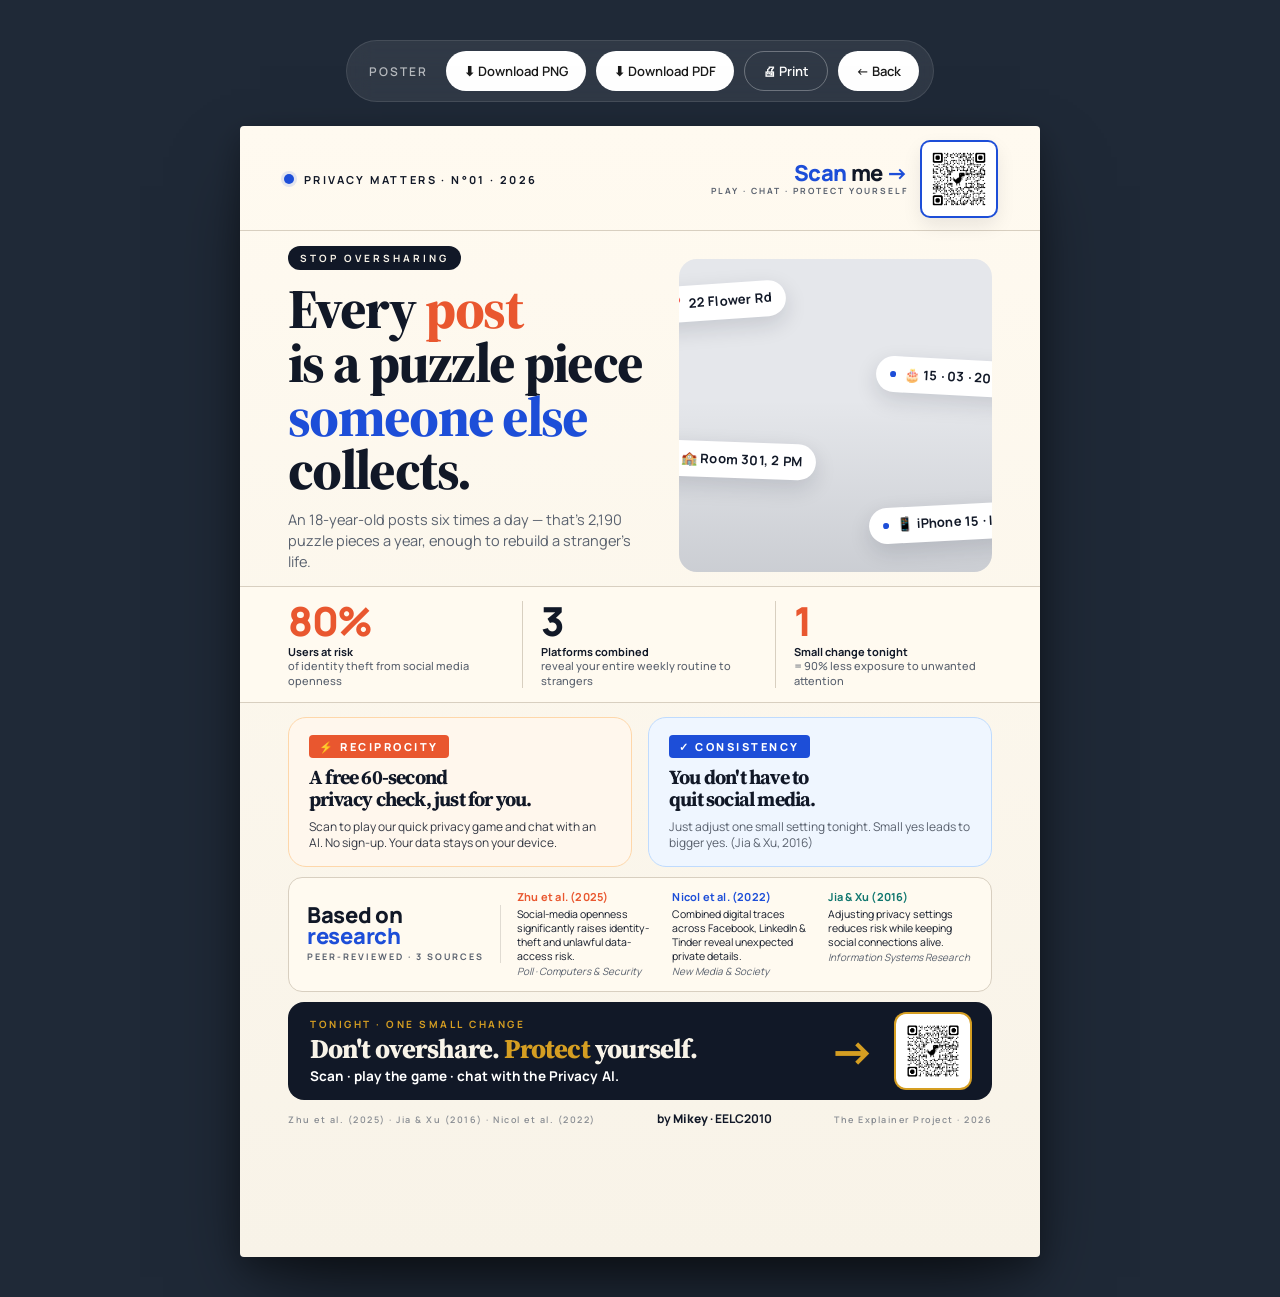
==== commit 4ae171db: "Poster: make bottom CTA subtitle visible and tighten layout to avoid A3 clipping Co-authored-by: Cur" ====
--- a/poster.html
+++ b/poster.html
@@ -188,13 +188,13 @@
 
   /* ====== HERO SECTION ====== */
   .hero {
-    padding: 18px 48px 18px;
+    padding: 14px 48px 14px;
     display: grid;
     grid-template-columns: 1.15fr 1fr;
     gap: 30px;
     align-items: end;
     position: relative;
-    flex: 1;
+    flex: 0 0 auto;
   }
 
   .eyebrow {
@@ -206,16 +206,16 @@
     font-weight: 700;
     letter-spacing: 3px;
     border-radius: 100px;
-    margin-bottom: 16px;
+    margin-bottom: 12px;
   }
   .hero h1 {
     font-family: 'Source Serif 4', Georgia, serif;
     font-weight: 800;
-    font-size: 62px;
-    line-height: .98;
+    font-size: 56px;
+    line-height: .96;
     letter-spacing: -1.7px;
     color: var(--ink);
-    margin-bottom: 16px;
+    margin-bottom: 12px;
   }
   .hero h1 em {
     font-style: normal;
@@ -232,8 +232,8 @@
   .hero .lede {
     font-family: 'Manrope', sans-serif;
     font-style: normal;
-    font-size: 16px;
-    line-height: 1.55;
+    font-size: 14.5px;
+    line-height: 1.45;
     color: var(--muted);
     max-width: 360px;
   }
@@ -290,7 +290,7 @@
 
   /* ====== BIG STAT STRIP ====== */
   .strip {
-    padding: 20px 48px;
+    padding: 14px 48px;
     border-top: 1px solid var(--line);
     border-bottom: 1px solid var(--line);
     display: flex;
@@ -304,7 +304,7 @@
   .strip-num {
     font-family: 'Manrope', sans-serif;
     font-weight: 800;
-    font-size: 46px;
+    font-size: 40px;
     line-height: 1;
     color: var(--coral);
     margin-bottom: 4px;
@@ -328,13 +328,13 @@
 
   /* ====== STRATEGY CARDS ====== */
   .cards {
-    padding: 18px 48px 12px;
+    padding: 14px 48px 10px;
     display: grid;
     grid-template-columns: 1fr 1fr;
     gap: 16px;
   }
   .card {
-    padding: 20px 22px 18px;
+    padding: 16px 20px 14px;
     border-radius: 18px;
     position: relative;
     overflow: hidden;
@@ -347,13 +347,13 @@
     letter-spacing: 2.5px;
     padding: 4px 10px;
     border-radius: 4px;
-    margin-bottom: 12px;
+    margin-bottom: 8px;
     text-transform: uppercase;
   }
   .card h3 {
     font-family: 'Source Serif 4', Georgia, serif;
     font-weight: 700;
-    font-size: 23px;
+    font-size: 20px;
     line-height: 1.12;
     margin-bottom: 8px;
     letter-spacing: -0.8px;
@@ -364,8 +364,8 @@
     font-weight: 700;
   }
   .card p {
-    font-size: 13px;
-    line-height: 1.45;
+    font-size: 12px;
+    line-height: 1.38;
     opacity: .85;
   }
   .card-coral {
@@ -385,8 +385,8 @@
 
   /* ====== SOURCES / RESEARCH BAND ====== */
   .sources {
-    margin: 0 48px 14px;
-    padding: 14px 20px;
+    margin: 0 48px 10px;
+    padding: 12px 18px;
     background: var(--paper);
     border: 1px solid var(--line);
     border-radius: 14px;
@@ -456,7 +456,7 @@
     background: #111827;
     color: var(--cream);
     border-radius: 16px;
-    padding: 16px 26px;
+    padding: 12px 22px;
     display: grid;
     grid-template-columns: 1fr auto auto;
     gap: 20px;
@@ -475,8 +475,8 @@
   }
   .cta-qr img {
     display: block;
-    width: 70px;
-    height: 70px;
+    width: 62px;
+    height: 62px;
   }
   .cta-bar::before {
     display: none;
@@ -488,16 +488,16 @@
     font-size: 10px;
     letter-spacing: 2.5px;
     color: var(--gold);
-    margin-bottom: 5px;
+    margin-bottom: 4px;
     text-transform: uppercase;
   }
   .cta-text h2 {
     font-family: 'Source Serif 4', Georgia, serif;
     font-weight: 800;
-    font-size: 31px;
+    font-size: 27px;
     line-height: 1.02;
     letter-spacing: -.8px;
-    margin-bottom: 4px;
+    margin-bottom: 5px;
   }
   .cta-text h2 em {
     font-style: normal;
@@ -506,14 +506,17 @@
     color: var(--gold);
   }
   .cta-text p {
-    font-size: 12.5px;
-    opacity: .8;
-    line-height: 1.35;
+    font-size: 13.5px;
+    font-weight: 700;
+    color: #ffffff;
+    opacity: 1;
+    line-height: 1.25;
+    letter-spacing: .1px;
   }
   .arrow-big {
     font-family: 'Manrope', sans-serif;
     font-weight: 800;
-    font-size: 52px;
+    font-size: 46px;
     color: var(--gold);
     line-height: 1;
     position: relative;
@@ -527,7 +530,7 @@
 
   /* ====== FOOTER ====== */
   .footer {
-    padding: 14px 48px 16px;
+    padding: 10px 48px 12px;
     display: flex;
     justify-content: space-between;
     align-items: baseline;
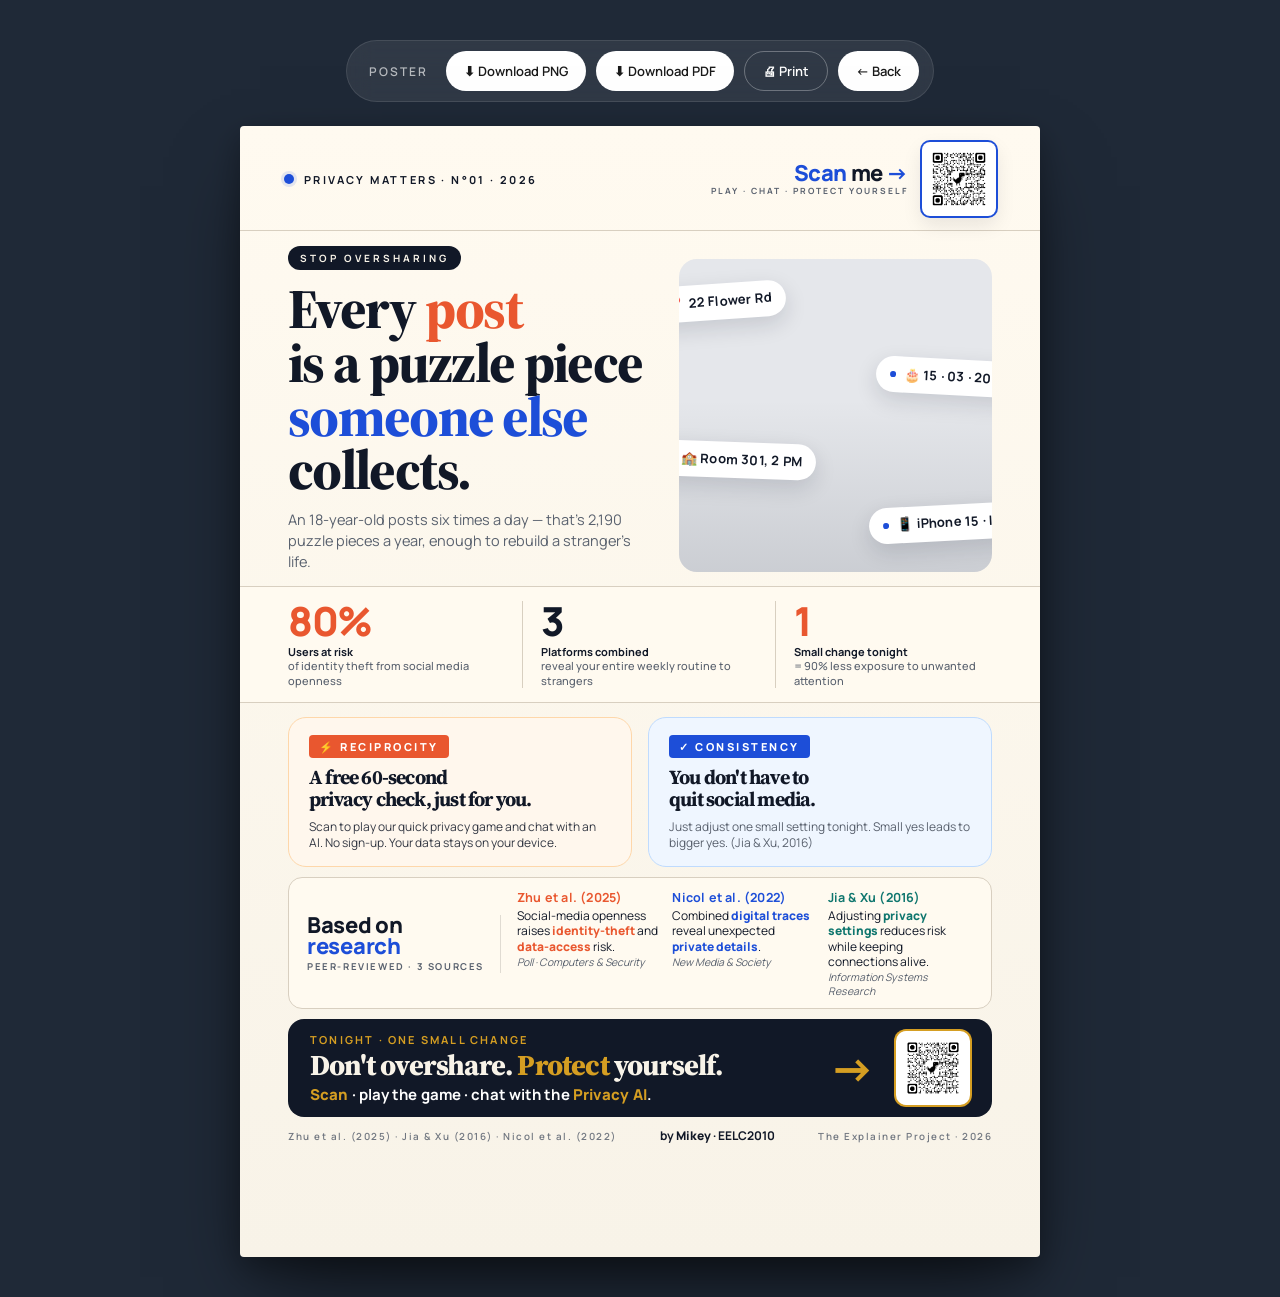
==== commit 62d8658e: "Poster: enlarge lower-section text and color-highlight key phrases for readability Co-authored-by: C" ====
--- a/poster.html
+++ b/poster.html
@@ -386,7 +386,7 @@
   /* ====== SOURCES / RESEARCH BAND ====== */
   .sources {
     margin: 0 48px 10px;
-    padding: 12px 18px;
+    padding: 12px 18px 10px;
     background: var(--paper);
     border: 1px solid var(--line);
     border-radius: 14px;
@@ -417,8 +417,8 @@
     color: var(--blue);
   }
   .sources-kicker .sk-bot {
-    font-size: 9px;
-    letter-spacing: 2px;
+    font-size: 9.5px;
+    letter-spacing: 1.6px;
     font-weight: 700;
     color: var(--muted);
     text-transform: uppercase;
@@ -429,14 +429,14 @@
     gap: 10px;
   }
   .src-item {
-    font-size: 10.5px;
-    line-height: 1.35;
+    font-size: 12px;
+    line-height: 1.28;
     color: var(--ink);
   }
   .src-item b {
     display: block;
     color: var(--coral);
-    font-size: 11px;
+    font-size: 12.5px;
     margin-bottom: 2px;
     letter-spacing: .2px;
   }
@@ -446,9 +446,13 @@
     display: block;
     font-style: italic;
     color: var(--muted);
-    font-size: 10px;
+    font-size: 10.5px;
     margin-top: 2px;
   }
+  .hl-coral { color: var(--coral); font-weight: 800; }
+  .hl-blue  { color: var(--blue); font-weight: 800; }
+  .hl-teal  { color: var(--teal); font-weight: 800; }
+  .hl-gold  { color: var(--gold); font-weight: 800; }
 
   /* ====== CTA BAR (text → arrow → QR) ====== */
   .cta-bar {
@@ -485,8 +489,8 @@
   .cta-text .kicker {
     font-family: 'Manrope', sans-serif;
     font-weight: 700;
-    font-size: 10px;
-    letter-spacing: 2.5px;
+    font-size: 11px;
+    letter-spacing: 2.2px;
     color: var(--gold);
     margin-bottom: 4px;
     text-transform: uppercase;
@@ -494,7 +498,7 @@
   .cta-text h2 {
     font-family: 'Source Serif 4', Georgia, serif;
     font-weight: 800;
-    font-size: 27px;
+    font-size: 29px;
     line-height: 1.02;
     letter-spacing: -.8px;
     margin-bottom: 5px;
@@ -506,7 +510,7 @@
     color: var(--gold);
   }
   .cta-text p {
-    font-size: 13.5px;
+    font-size: 15px;
     font-weight: 700;
     color: #ffffff;
     opacity: 1;
@@ -534,7 +538,7 @@
     display: flex;
     justify-content: space-between;
     align-items: baseline;
-    font-size: 10px;
+    font-size: 10.8px;
     color: var(--muted);
     letter-spacing: 1.5px;
     font-weight: 600;
@@ -548,7 +552,7 @@
     font-weight: 700;
   }
   .footer .author b { font-style: normal; font-weight: 800; }
-  .refs { font-size: 9px; opacity: .7; }
+  .refs { font-size: 9.8px; opacity: .85; }
 
   /* ====== Mobile: keep poster design intact, just tweak chrome ====== */
   @media (max-width: 900px) {
@@ -672,17 +676,17 @@
     <div class="sources-list">
       <div class="src-item">
         <b>Zhu et al. (2025)</b>
-        Social-media openness significantly raises identity-theft and unlawful data-access risk.
+        Social-media openness raises <span class="hl-coral">identity-theft</span> and <span class="hl-coral">data-access</span> risk.
         <i>Poll · Computers &amp; Security</i>
       </div>
       <div class="src-item">
         <b>Nicol et al. (2022)</b>
-        Combined digital traces across Facebook, LinkedIn &amp; Tinder reveal unexpected private details.
+        Combined <span class="hl-blue">digital traces</span> reveal unexpected <span class="hl-blue">private details</span>.
         <i>New Media &amp; Society</i>
       </div>
       <div class="src-item">
         <b>Jia &amp; Xu (2016)</b>
-        Adjusting privacy settings reduces risk while keeping social connections alive.
+        Adjusting <span class="hl-teal">privacy settings</span> reduces risk while keeping connections alive.
         <i>Information Systems Research</i>
       </div>
     </div>
@@ -693,7 +697,7 @@
     <div class="cta-text">
       <div class="kicker">Tonight · One Small Change</div>
       <h2>Don't overshare. <em>Protect</em> yourself.</h2>
-      <p>Scan · play the game · chat with the Privacy AI.</p>
+      <p><span class="hl-gold">Scan</span> · play the game · chat with the <span class="hl-gold">Privacy AI</span>.</p>
     </div>
     <div class="arrow-big">→</div>
     <div class="cta-qr">
